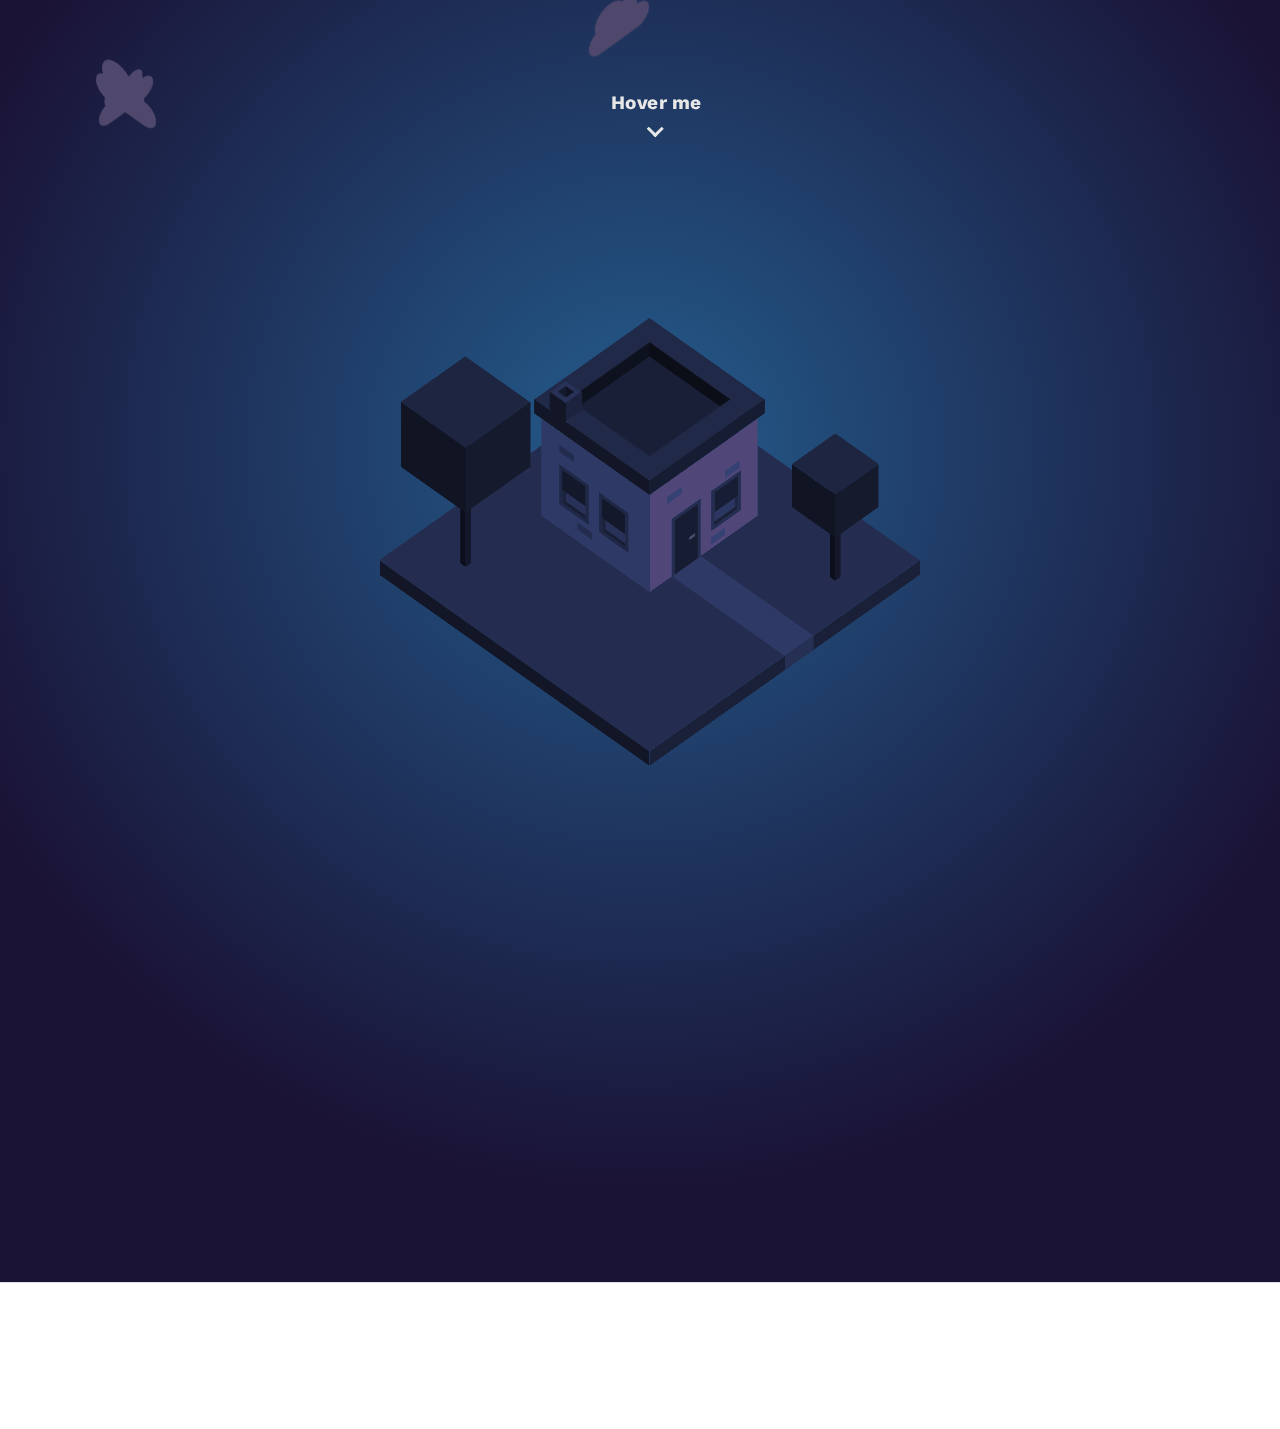
==== eindopdracht/index.html @ 37d21c1c "removed door knob elements" ====
<!-- This experiment is a fail, because I cannot apply z-index. Using translateY, the grass will stay on top of the house blocks, even if I change the order of the code -->
<!DOCTYPE html>
<html lang="en">
  <head>
    <meta charset="UTF-8" />
    <meta http-equiv="X-UA-Compatible" content="IE=edge" />
    <meta name="viewport" content="width=	, initial-scale=1.0" />
    <title>Document</title>
    <link rel="preconnect" href="https://fonts.googleapis.com" />
    <link rel="preconnect" href="https://fonts.gstatic.com" crossorigin />
    <link
      href="https://fonts.googleapis.com/css2?family=Cutive&family=Lato:wght@400;700&family=Work+Sans&display=swap"
      rel="stylesheet"
    />
    <link rel="stylesheet" href="./css/main.css" />
  </head>
  <body>
    <h1>
      Hover me
      <!-- for the arrow down -->
      <span></span>
      <span></span>
    </h1>
    <main>
      <!--  1. grass container  -->
      <section>
        <div></div>
        <div></div>
        <div></div>
        <div></div>
        <div></div>
      </section>

      <!--  2. house container  -->
      <section>
        <div></div>
        <div></div>
      </section>

      <!-- 3. roof container -->
      <!-- lays on top of rooftop container 2 -->
      <section>
        <div></div>
      </section>

      <!-- 4. rooftop container 1 -->
      <!-- lays in between rooftop container 1 and roof container -->
      <section>
        <div></div>
        <div></div>
      </section>

      <!-- 5. rooftop container 2 -->
      <section>
        <div></div>
        <div></div>
        <div></div>
        <div></div>
        <div></div>
      </section>

      <!-- 6. door container -->
      <section>
        <input type="checkbox" />
      </section>

      <!-- 7. door knob -->
      <section></section>

      <!-- 8. house bricks container -->
      <section>
        <div></div>
        <div></div>
        <div></div>
        <div></div>
        <div></div>
      </section>

      <!-- 9. window part 1 (light, edge)-->
      <section>
        <!-- right side window -->
        <div></div>
        <div></div>
        <!-- left side windows -->
        <div></div>
        <div></div>
        <div></div>
        <div></div>
      </section>

      <!-- 10. window part 2 (bottom)-->
      <section>
        <!-- right side window -->
        <div></div>
        <!-- left side windows -->
        <div></div>
        <div></div>
      </section>

      <!-- 11. window part 3 (frame, curtains)-->
      <section>
        <!-- right side window -->
        <div></div>
        <!-- left side windows -->
        <div></div>
        <div></div>
        <!-- curtains -->
        <input type="checkbox" />
        <input type="checkbox" />
        <input type="checkbox" />
      </section>

      <!-- 12. chimney part 1 (2 shadows within)-->
      <section>
        <div></div>
        <div></div>
      </section>

      <!-- 13. chimney part 2 (base and top)-->
      <section>
        <div></div>
        <div></div>
        <div></div>
      </section>

      <!-- 14. trees trunk -->
      <section>
        <div></div>
        <div></div>
        <div></div>
        <div></div>
      </section>

      <!-- 15. trees top -->
      <section>
        <div></div>
        <div></div>
        <div></div>
        <div></div>
        <div></div>
        <div></div>
      </section>

      <!-- 16. path -->
      <section>
        <div></div>
        <div></div>
      </section>

      <!-- 17. campfire -->
      <section>
        <!-- wood 1 -->
        <section>
          <div></div>
          <div></div>
        </section>
        <!-- wood 2 -->
        <section>
          <div></div>
          <div></div>
        </section>
      </section>

      <!-- 18. fire -->
      <section>
        <div></div>
        <div></div>
        <div></div>
      </section>
    </main>
    <!-- body > div: background color -->
    <div></div>
    <!-- body > section:nth-of-type(1): stars -->
    <section>
      <div></div>
      <div></div>
      <div></div>
      <div></div>
      <div></div>
      <div></div>
    </section>
    <!-- body > section:nth-of-type(2): clouds -->
    <section>
      <div></div>
      <div></div>
      <div></div>
      <div></div>
      <div></div>
      <div></div>
    </section>
  </body>
</html>
---- eindopdracht/css/main.css ----
/* custom colors and sizes */
@import url("./custom.css");
/* grass */
@import url("./grass.css");
/* house */
@import url("./house.css");
@import url("./bricks.css");
@import url("./roof.css");
@import url("./rooftop1.css");
@import url("./rooftop2.css");
@import url("./door.css");
/* @import url("./door-knob.css"); */
@import url("./window-part1.css");
@import url("./window-part2.css");
@import url("./window-part3.css");
@import url("./chimney-part1.css");
@import url("./chimney-part2.css");
/* trees */
@import url("./trees-trunk.css");
@import url("./trees-top.css");
/* campfire */
@import url("./campfire.css");
/* path */
@import url("./path.css");
/* above the house */
@import url("./clouds.css");
@import url("./h1.css");
/* other */
@import url("./animations.css");
@import url("./background.css");
@import url("./global.css");
@import url("./mediaqueries.css");
@import url("./interaction.css");
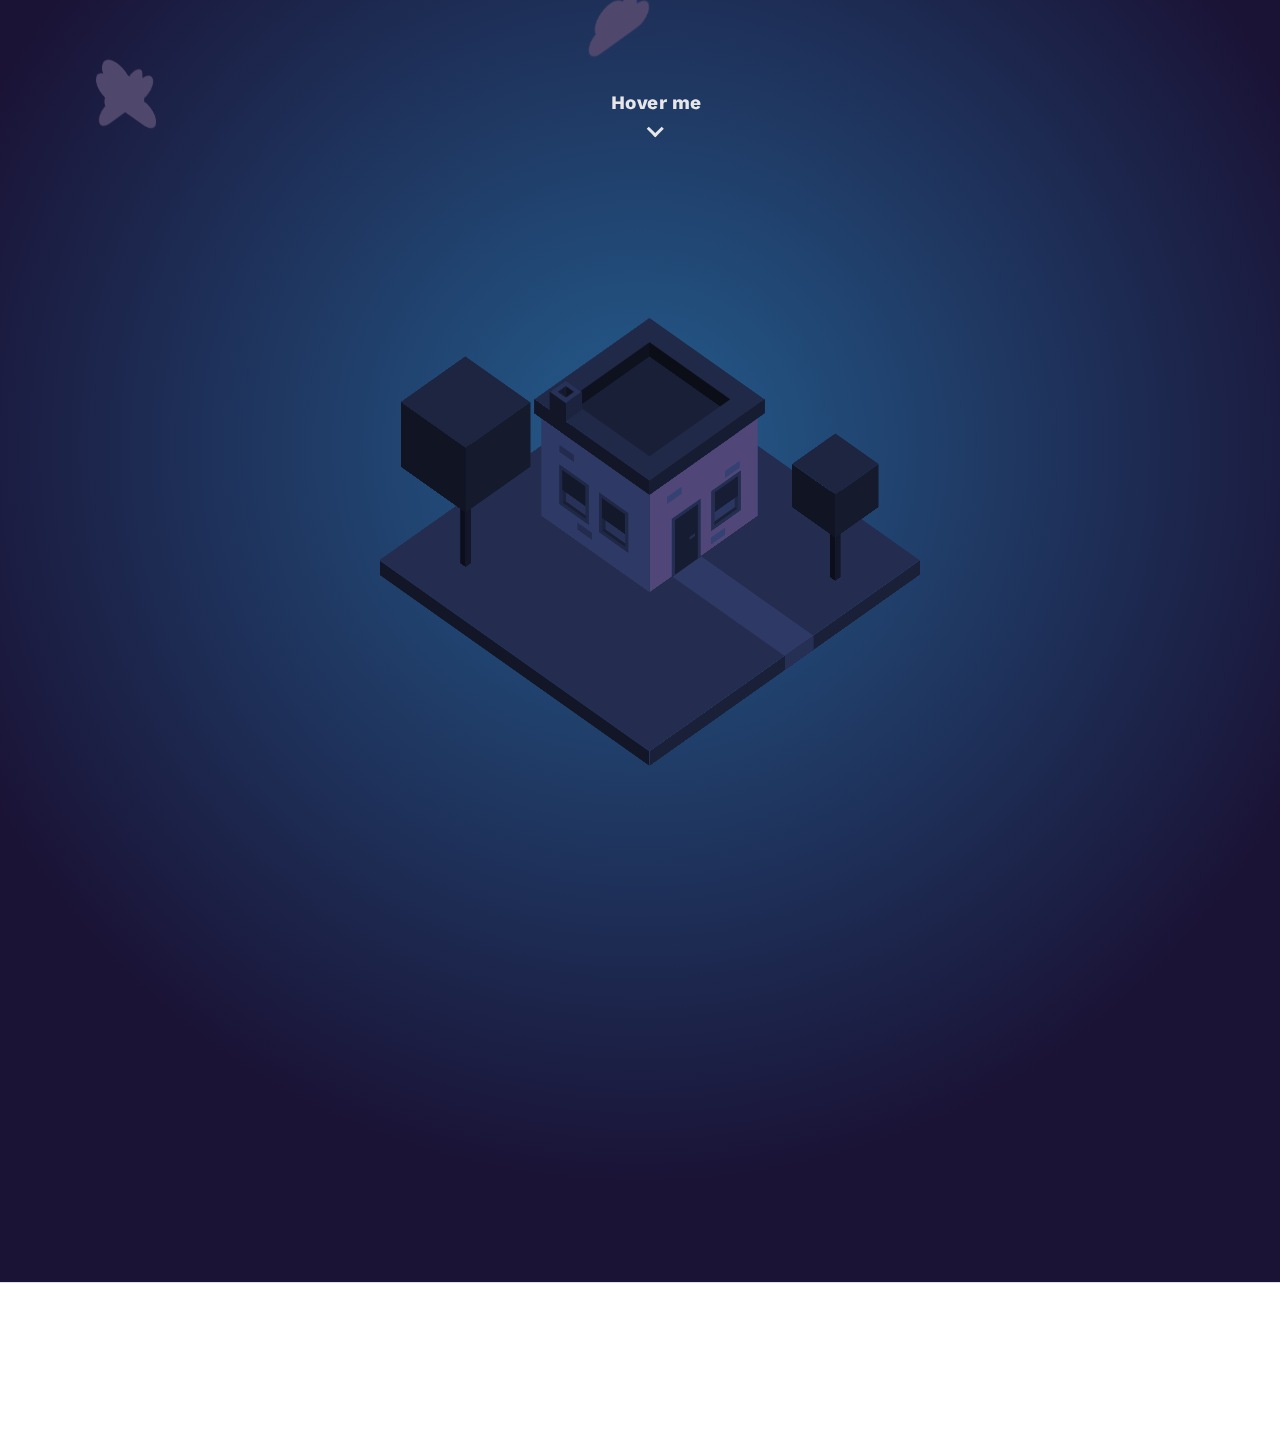
==== commit a3b25206: "put path underneath door" ====
--- a/eindopdracht/index.html
+++ b/eindopdracht/index.html
@@ -59,13 +59,16 @@
         <div></div>
       </section>
 
+      <!-- 6. path container-->
+      <section>
+        <div></div>
+        <div></div>
+      </section>
+
       <!-- 6. door container -->
       <section>
         <input type="checkbox" />
       </section>
-
-      <!-- 7. door knob -->
-      <section></section>
 
       <!-- 8. house bricks container -->
       <section>
@@ -141,13 +144,7 @@
         <div></div>
       </section>
 
-      <!-- 16. path -->
-      <section>
-        <div></div>
-        <div></div>
-      </section>
-
-      <!-- 17. campfire -->
+      <!-- 16. campfire -->
       <section>
         <!-- wood 1 -->
         <section>
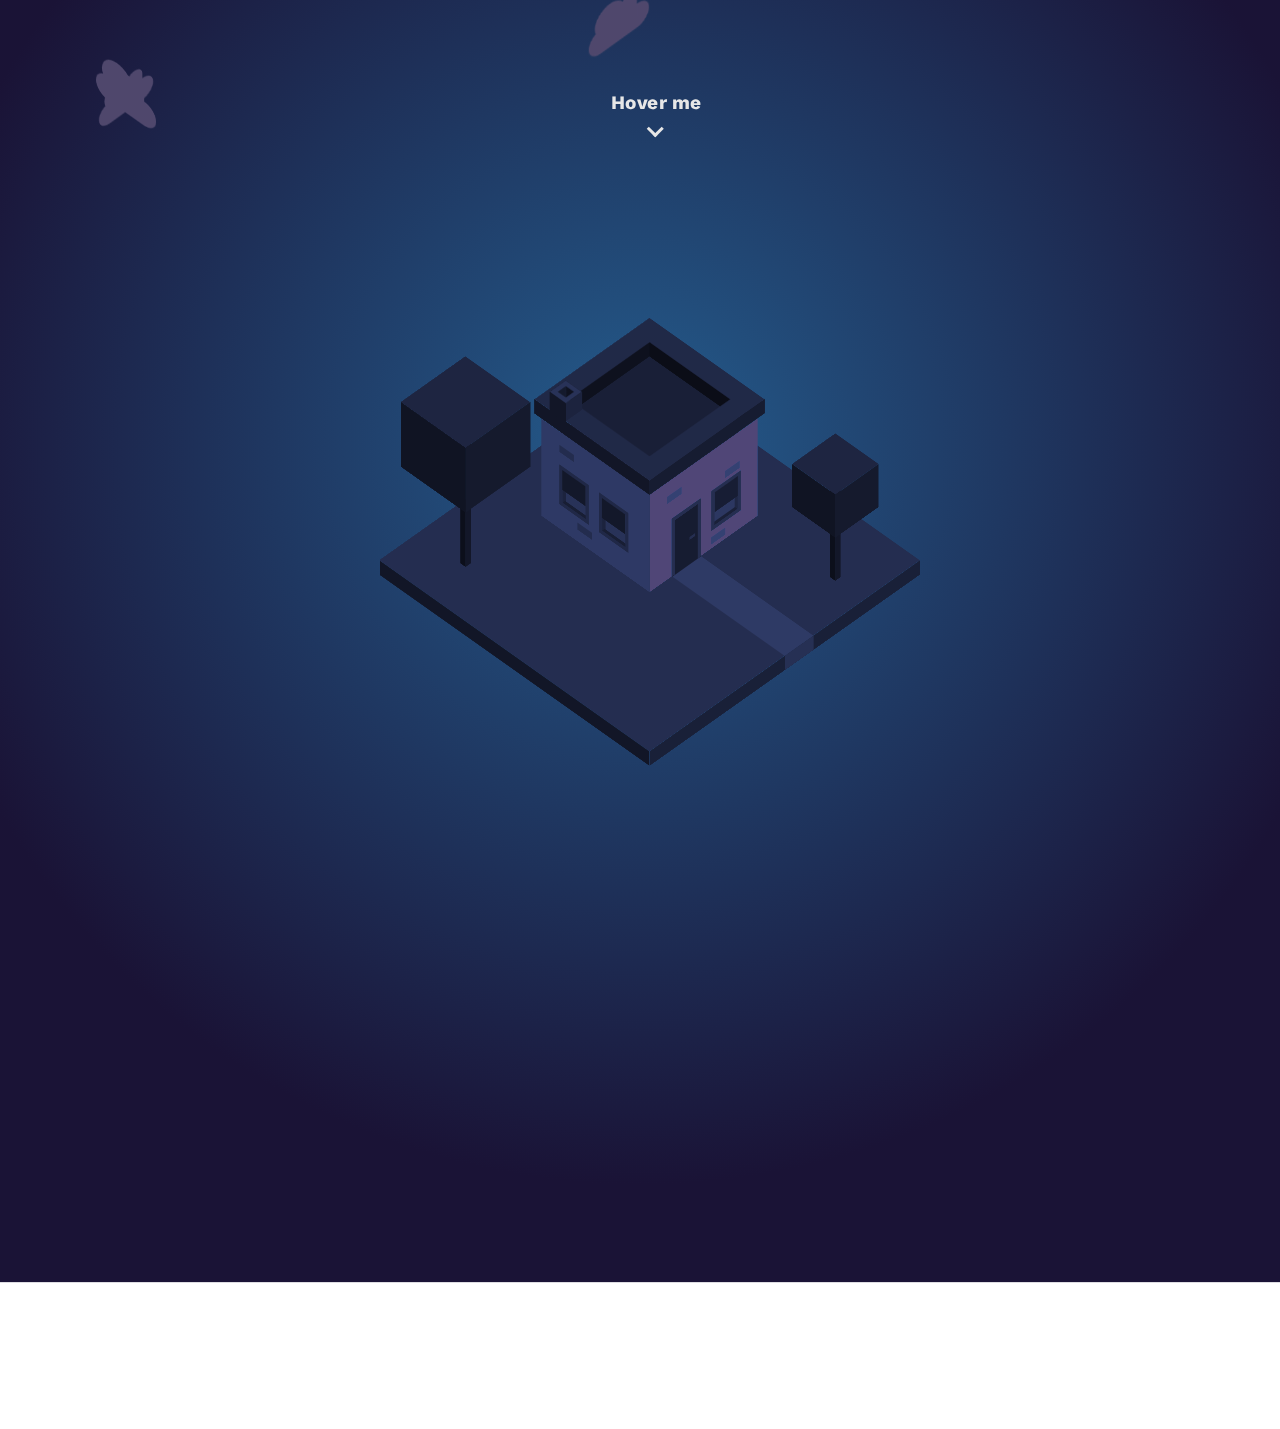
==== commit dd603a3d: "fixed opening door" ====
--- a/eindopdracht/index.html
+++ b/eindopdracht/index.html
@@ -59,13 +59,14 @@
         <div></div>
       </section>
 
-      <!-- 6. path container-->
+      <!-- 6. path and inside house container-->
       <section>
+        <div></div>
         <div></div>
         <div></div>
       </section>
 
-      <!-- 6. door container -->
+      <!-- 7. door container -->
       <section>
         <input type="checkbox" />
       </section>
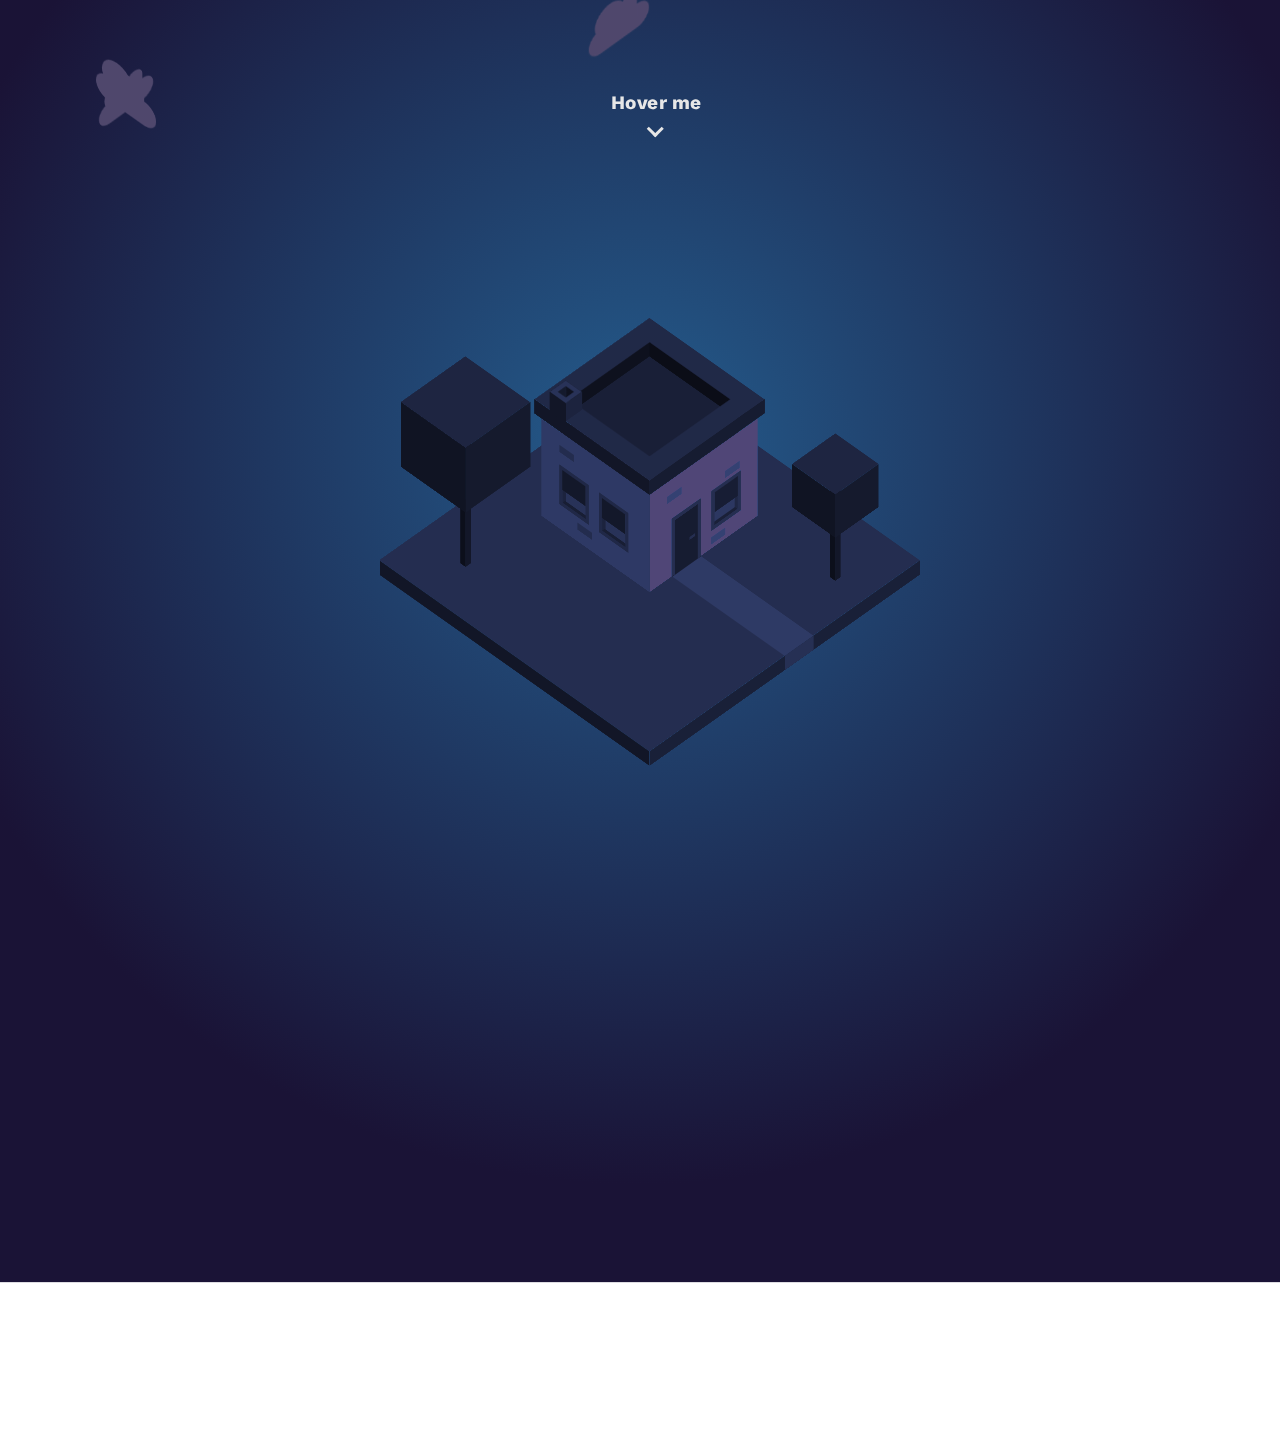
==== commit 2c08ed68: "created inut for chimney" ====
--- a/eindopdracht/index.html
+++ b/eindopdracht/index.html
@@ -122,9 +122,9 @@
 
       <!-- 13. chimney part 2 (base and top)-->
       <section>
-        <div></div>
-        <div></div>
-        <div></div>
+        <input type="checkbox" />
+        <input type="checkbox" />
+        <input type="checkbox" />
       </section>
 
       <!-- 14. trees trunk -->
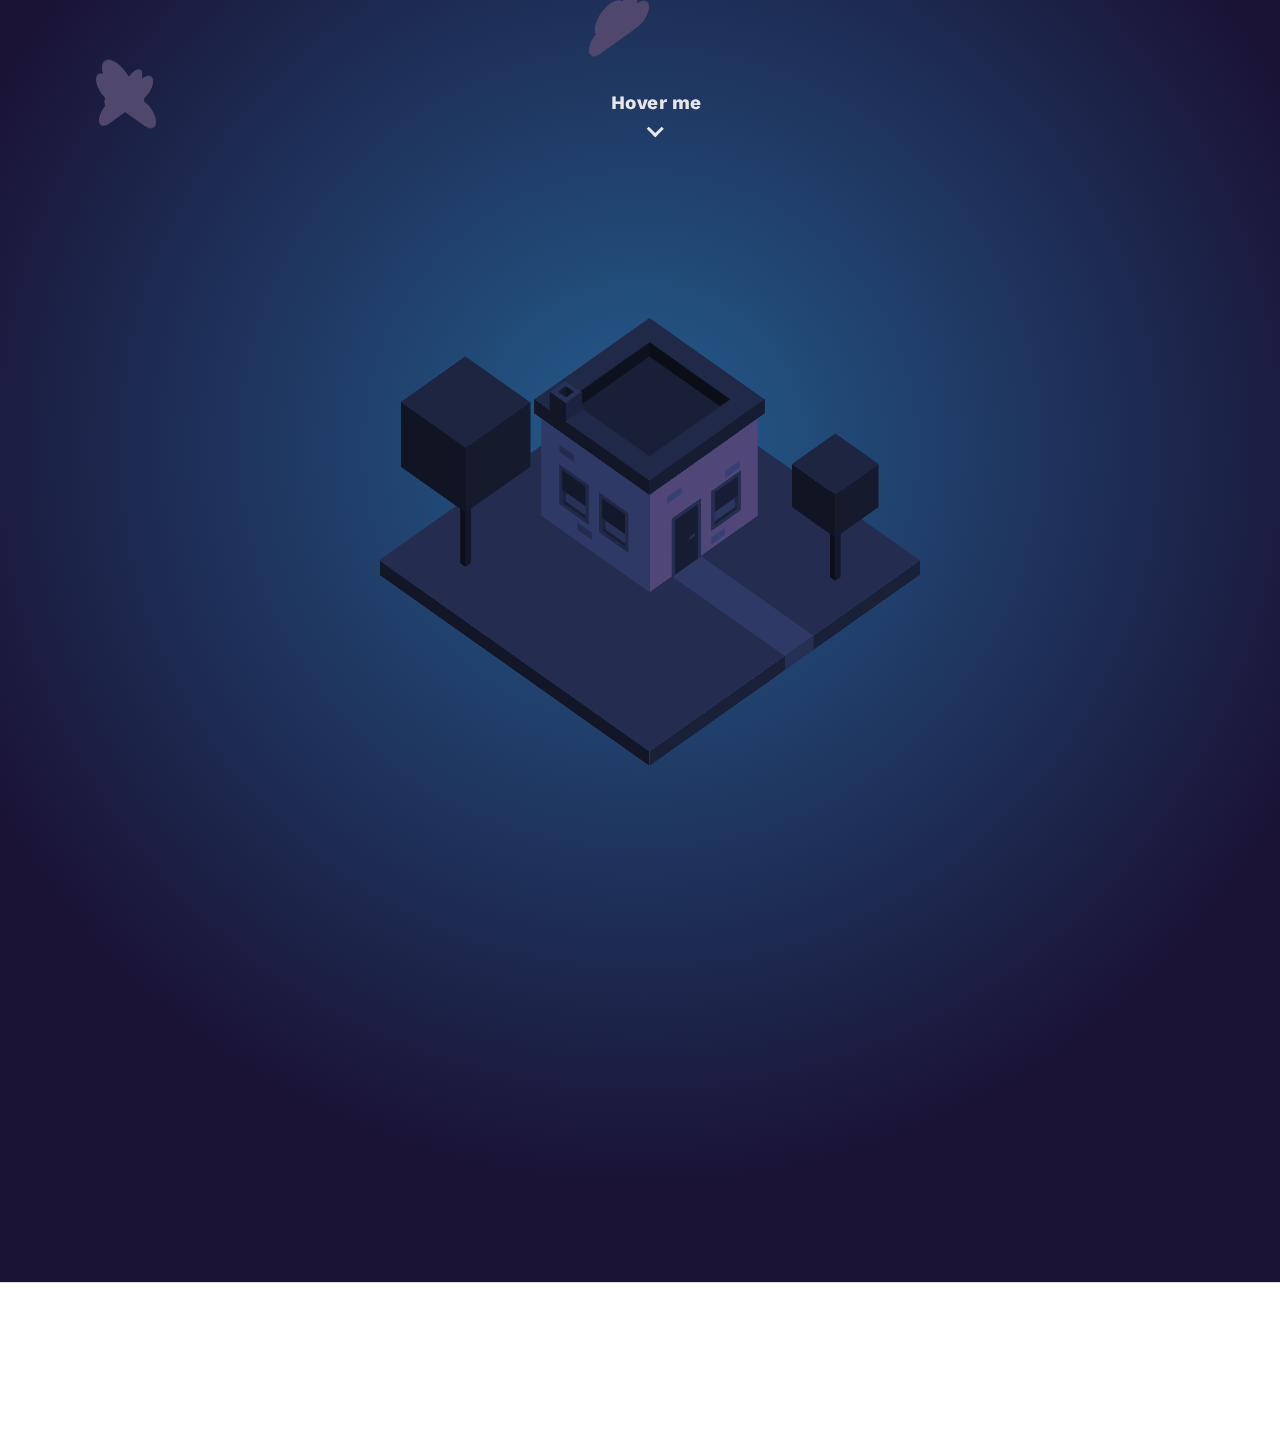
==== commit 8dc89929: "added pause button for clouds animation" ====
--- a/eindopdracht/index.html
+++ b/eindopdracht/index.html
@@ -122,9 +122,11 @@
 
       <!-- 13. chimney part 2 (base and top)-->
       <section>
+        <div></div>
+        <div></div>
+        <div></div>
         <input type="checkbox" />
-        <input type="checkbox" />
-        <input type="checkbox" />
+        <div></div>
       </section>
 
       <!-- 14. trees trunk -->
@@ -179,6 +181,7 @@
     </section>
     <!-- body > section:nth-of-type(2): clouds -->
     <section>
+      <input type="checkbox" />
       <div></div>
       <div></div>
       <div></div>
